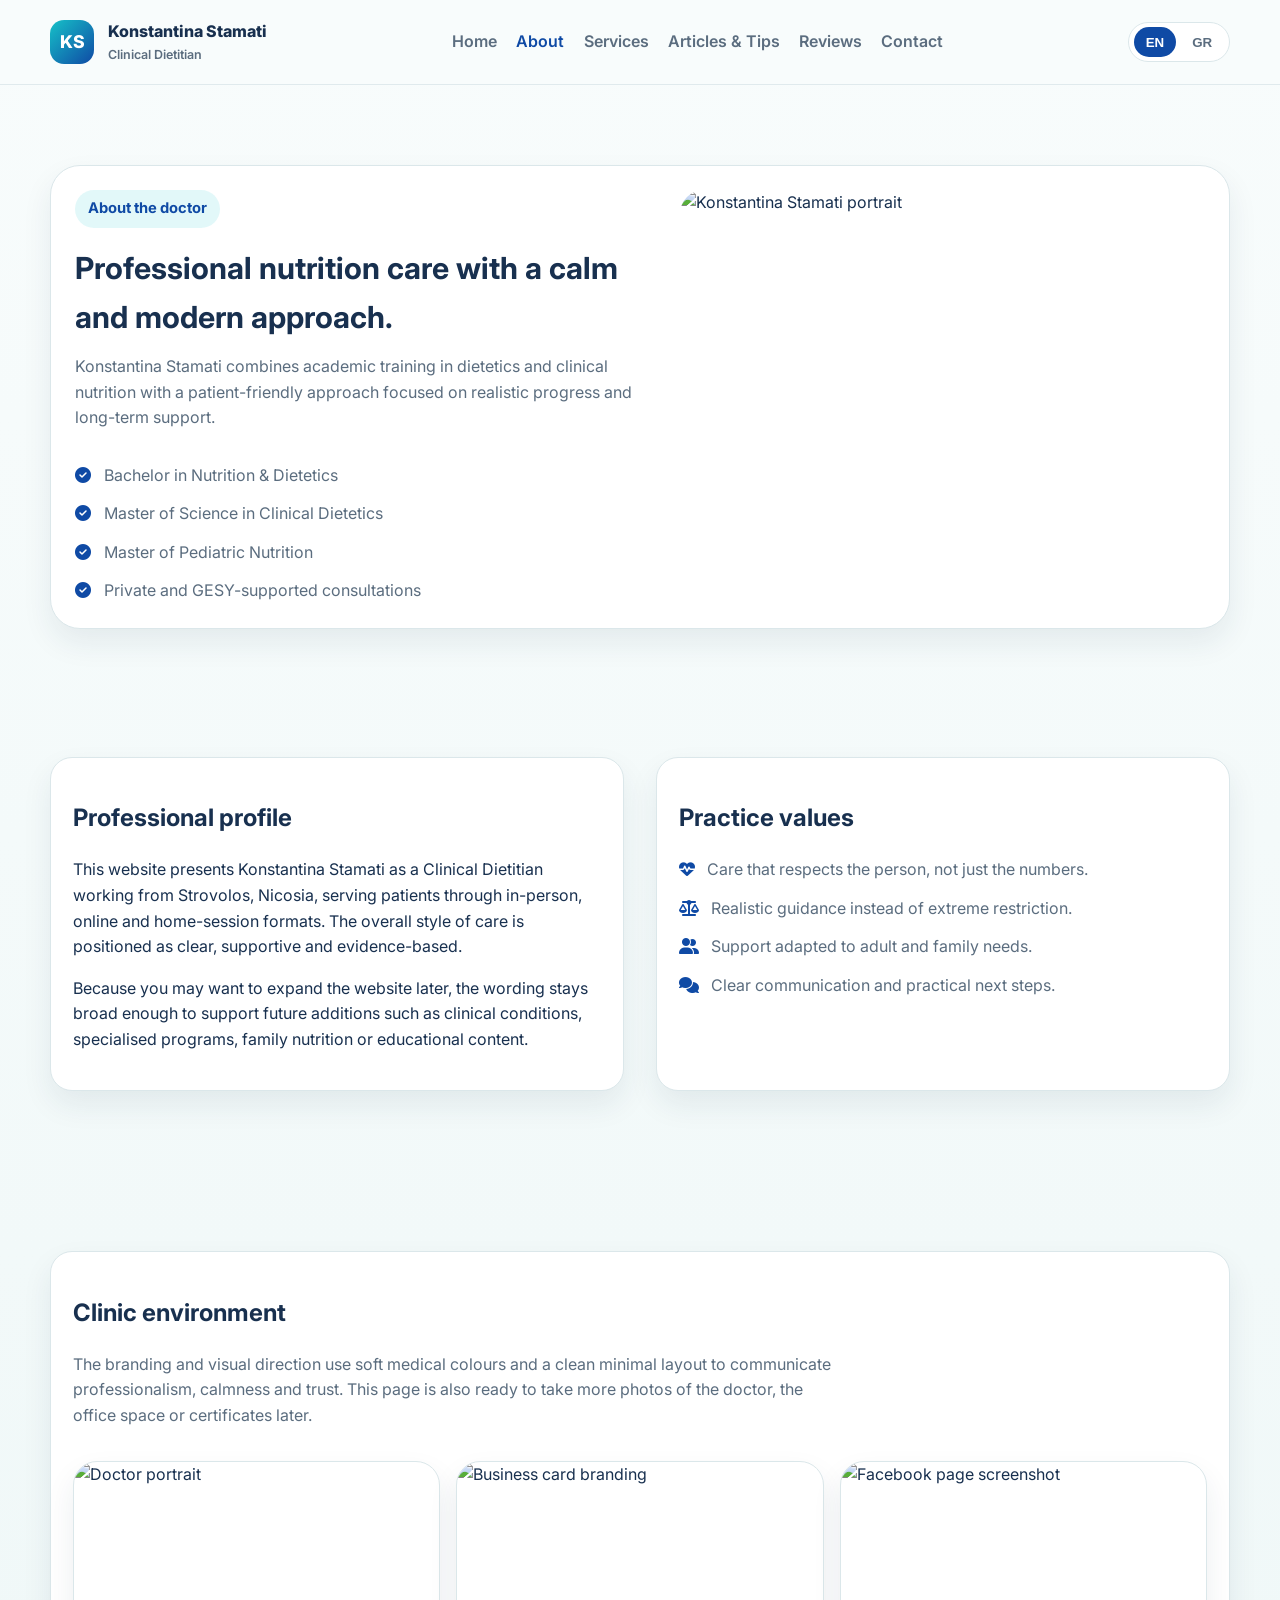
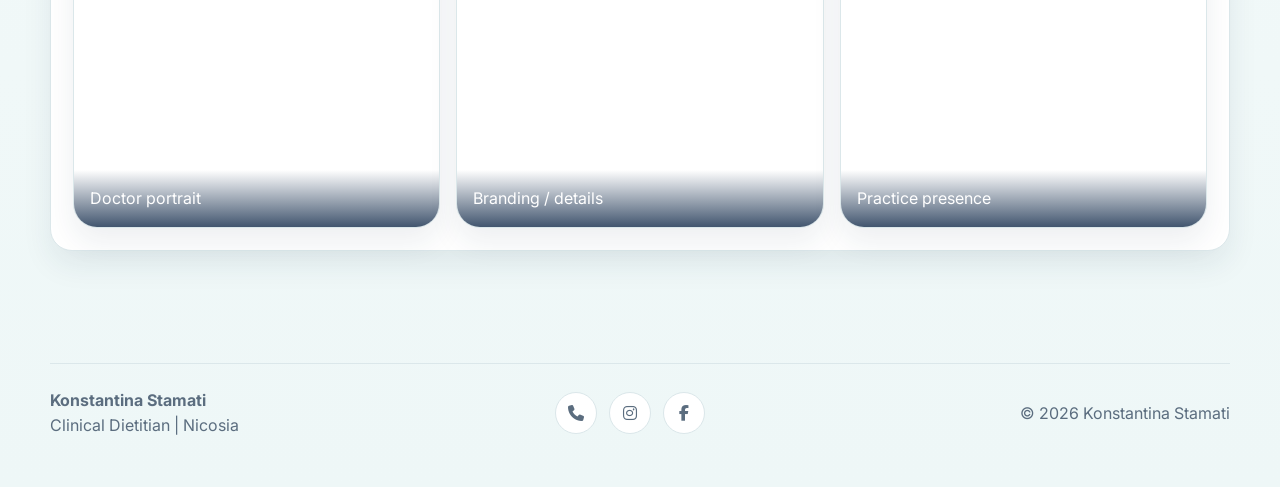
==== about.html @ a797d0fd "Add files via upload" ====
<!DOCTYPE html>
<html lang="en">
<head>
  <meta charset="UTF-8">
  <meta name="viewport" content="width=device-width, initial-scale=1.0">
  <title>About the Doctor | Konstantina Stamati</title>
  <link rel="preconnect" href="https://fonts.googleapis.com">
  <link rel="preconnect" href="https://fonts.gstatic.com" crossorigin>
  <link href="https://fonts.googleapis.com/css2?family=Inter:wght@400;500;600;700;800&display=swap" rel="stylesheet">
  <link rel="stylesheet" href="https://cdnjs.cloudflare.com/ajax/libs/font-awesome/6.5.2/css/all.min.css">
  <link rel="stylesheet" href="style.css">
</head>
<body>
<header class="topbar">
  <div class="container nav">
    <a class="brand" href="index.html"><span class="brand-mark">KS</span><span>Konstantina Stamati<small data-en="Clinical Dietitian" data-el="Κλινική Διαιτολόγος">Clinical Dietitian</small></span></a>
    <nav class="nav-links">
      <a href="index.html" data-en="Home" data-el="Αρχική">Home</a>
      <a class="active" href="about.html" data-en="About" data-el="Σχετικά">About</a>
      <a href="services.html" data-en="Services" data-el="Υπηρεσίες">Services</a>
      <a href="articles.html" data-en="Articles & Tips" data-el="Άρθρα & Συμβουλές">Articles & Tips</a>
      <a href="reviews.html" data-en="Reviews" data-el="Αξιολογήσεις">Reviews</a>
      <a href="contact.html" data-en="Contact" data-el="Επικοινωνία">Contact</a>
    </nav>
    <div class="nav-actions">
      <div class="lang-toggle"><button class="active" data-lang="en">EN</button><button data-lang="el">GR</button></div>
      <button class="btn btn-secondary mobile-toggle"><i class="fa-solid fa-bars"></i></button>
    </div>
  </div>
</header>

<main>
  <section class="page-hero">
    <div class="container hero-card">
      <div>
        <span class="eyebrow" data-en="About the doctor" data-el="Σχετικά με τη γιατρό">About the doctor</span>
        <h1 class="section-title" data-en="Professional nutrition care with a calm and modern approach." data-el="Επαγγελματική διατροφική φροντίδα με ήρεμη και σύγχρονη προσέγγιση.">Professional nutrition care with a calm and modern approach.</h1>
        <p class="section-subtitle" data-en="Konstantina Stamati combines academic training in dietetics and clinical nutrition with a patient-friendly approach focused on realistic progress and long-term support." data-el="Η Κωνσταντίνα Σταμάτη συνδυάζει ακαδημαϊκή κατάρτιση στη διαιτολογία και την κλινική διατροφή με μια φιλική προς τον ασθενή προσέγγιση που εστιάζει στη ρεαλιστική πρόοδο και τη μακροπρόθεσμη υποστήριξη.">Konstantina Stamati combines academic training in dietetics and clinical nutrition with a patient-friendly approach focused on realistic progress and long-term support.</p>
        <div class="feature-list">
          <div><i class="fa-solid fa-circle-check"></i><span data-en="Bachelor in Nutrition & Dietetics" data-el="Bachelor in Nutrition & Dietetics">Bachelor in Nutrition & Dietetics</span></div>
          <div><i class="fa-solid fa-circle-check"></i><span data-en="Master of Science in Clinical Dietetics" data-el="Master of Science in Clinical Dietetics">Master of Science in Clinical Dietetics</span></div>
          <div><i class="fa-solid fa-circle-check"></i><span data-en="Master of Pediatric Nutrition" data-el="Master of Pediatric Nutrition">Master of Pediatric Nutrition</span></div>
          <div><i class="fa-solid fa-circle-check"></i><span data-en="Private and GESY-supported consultations" data-el="Ιδιωτικές συνεδρίες και μέσω ΓΕΣΥ">Private and GESY-supported consultations</span></div>
        </div>
      </div>
      <img src="images/doctor.jpg" alt="Konstantina Stamati portrait">
    </div>
  </section>

  <section class="section">
    <div class="container grid-2">
      <div class="card">
        <h2 data-en="Professional profile" data-el="Επαγγελματικό προφίλ">Professional profile</h2>
        <p data-en="This website presents Konstantina Stamati as a Clinical Dietitian working from Strovolos, Nicosia, serving patients through in-person, online and home-session formats. The overall style of care is positioned as clear, supportive and evidence-based." data-el="Η ιστοσελίδα παρουσιάζει την Κωνσταντίνα Σταμάτη ως Κλινική Διαιτολόγο με έδρα τον Στρόβολο, Λευκωσία, εξυπηρετώντας ασθενείς με συνεδρίες στο ιατρείο, online και κατ’ οίκον. Η συνολική προσέγγιση φροντίδας τοποθετείται ως ξεκάθαρη, υποστηρικτική και τεκμηριωμένη.">This website presents Konstantina Stamati as a Clinical Dietitian working from Strovolos, Nicosia, serving patients through in-person, online and home-session formats. The overall style of care is positioned as clear, supportive and evidence-based.</p>
        <p data-en="Because you may want to expand the website later, the wording stays broad enough to support future additions such as clinical conditions, specialised programs, family nutrition or educational content." data-el="Επειδή μπορεί να θελήσετε να επεκτείνετε την ιστοσελίδα αργότερα, το κείμενο παραμένει αρκετά ευρύ ώστε να υποστηρίξει μελλοντικές προσθήκες όπως κλινικές παθήσεις, εξειδικευμένα προγράμματα, οικογενειακή διατροφή ή εκπαιδευτικό περιεχόμενο.">Because you may want to expand the website later, the wording stays broad enough to support future additions such as clinical conditions, specialised programs, family nutrition or educational content.</p>
      </div>
      <div class="card">
        <h2 data-en="Practice values" data-el="Αρχές του ιατρείου">Practice values</h2>
        <div class="feature-list">
          <div><i class="fa-solid fa-heart-pulse"></i><span data-en="Care that respects the person, not just the numbers." data-el="Φροντίδα που σέβεται τον άνθρωπο, όχι μόνο τους αριθμούς.">Care that respects the person, not just the numbers.</span></div>
          <div><i class="fa-solid fa-scale-balanced"></i><span data-en="Realistic guidance instead of extreme restriction." data-el="Ρεαλιστική καθοδήγηση αντί για ακραίους περιορισμούς.">Realistic guidance instead of extreme restriction.</span></div>
          <div><i class="fa-solid fa-user-group"></i><span data-en="Support adapted to adult and family needs." data-el="Υποστήριξη προσαρμοσμένη στις ανάγκες ενηλίκων και οικογενειών.">Support adapted to adult and family needs.</span></div>
          <div><i class="fa-solid fa-comments"></i><span data-en="Clear communication and practical next steps." data-el="Καθαρή επικοινωνία και πρακτικά επόμενα βήματα.">Clear communication and practical next steps.</span></div>
        </div>
      </div>
    </div>
  </section>

  <section class="section">
    <div class="container card">
      <h2 data-en="Clinic environment" data-el="Περιβάλλον ιατρείου">Clinic environment</h2>
      <p class="section-subtitle" data-en="The branding and visual direction use soft medical colours and a clean minimal layout to communicate professionalism, calmness and trust. This page is also ready to take more photos of the doctor, the office space or certificates later." data-el="Το branding και η οπτική κατεύθυνση χρησιμοποιούν απαλές ιατρικές αποχρώσεις και καθαρό minimal σχεδιασμό ώστε να αποπνέουν επαγγελματισμό, ηρεμία και εμπιστοσύνη. Η σελίδα είναι επίσης έτοιμη να δεχτεί αργότερα περισσότερες φωτογραφίες της γιατρού, του χώρου ή πιστοποιητικών.">The branding and visual direction use soft medical colours and a clean minimal layout to communicate professionalism, calmness and trust. This page is also ready to take more photos of the doctor, the office space or certificates later.</p>
      <div class="gallery-grid">
        <div class="gallery-card" data-lightbox="images/doctor.jpg"><img src="images/doctor.jpg" alt="Doctor portrait"><div class="overlay" data-en="Doctor portrait" data-el="Φωτογραφία γιατρού">Doctor portrait</div></div>
        <div class="gallery-card" data-lightbox="images/business-card.jpg"><img src="images/business-card.jpg" alt="Business card branding"><div class="overlay" data-en="Branding / details" data-el="Branding / στοιχεία">Branding / details</div></div>
        <div class="gallery-card" data-lightbox="images/facebook-page.png"><img src="images/facebook-page.png" alt="Facebook page screenshot"><div class="overlay" data-en="Practice presence" data-el="Παρουσία ιατρείου">Practice presence</div></div>
      </div>
    </div>
  </section>
</main>

<footer class="footer"><div class="container footer-grid"><div><strong>Konstantina Stamati</strong><br><span data-en="Clinical Dietitian | Nicosia" data-el="Κλινική Διαιτολόγος | Λευκωσία">Clinical Dietitian | Nicosia</span></div><div class="socials"><a href="tel:+35796031046"><i class="fa-solid fa-phone"></i></a><a href="https://www.instagram.com/stamatik.clinical_dietitian/" target="_blank" rel="noopener"><i class="fa-brands fa-instagram"></i></a><a href="https://www.facebook.com/p/Konstantina-Stamati-Clinical-Dietitian-100085913465135/?locale=el_GR" target="_blank" rel="noopener"><i class="fa-brands fa-facebook-f"></i></a></div><div>© <span id="year"></span> Konstantina Stamati</div></div></footer>

<div class="lightbox"><div class="lightbox-content"><button class="lightbox-close"><i class="fa-solid fa-xmark"></i></button><img src="" alt="Expanded image"></div></div>
<script src="script.js"></script>
</body>
</html>
---- style.css ----
:root {
  --bg: #f7fbfb;
  --surface: #ffffff;
  --surface-2: #eef7f7;
  --text: #18304f;
  --muted: #5b6d7f;
  --primary: #16c1c8;
  --primary-dark: #0f4aa5;
  --border: #dbe7ea;
  --shadow: 0 14px 30px rgba(24, 48, 79, 0.08);
  --radius: 22px;
  --container: 1180px;
}

* { box-sizing: border-box; }
html { scroll-behavior: smooth; }
body {
  margin: 0;
  font-family: Inter, Arial, sans-serif;
  background: linear-gradient(180deg, #f8fcfc 0%, #eef7f7 100%);
  color: var(--text);
  line-height: 1.6;
}
img { max-width: 100%; display: block; }
a { color: inherit; text-decoration: none; }
.container { width: min(var(--container), calc(100% - 2rem)); margin: 0 auto; }
.section { padding: 5rem 0; }
.section-title { font-size: clamp(1.9rem, 2vw, 2.6rem); margin: 0 0 .8rem; }
.section-subtitle { color: var(--muted); max-width: 760px; margin: 0 0 2rem; }
.eyebrow {
  display: inline-flex; align-items: center; gap: .5rem; padding: .45rem .8rem;
  border-radius: 999px; background: rgba(22,193,200,.12); color: var(--primary-dark);
  font-weight: 700; font-size: .92rem; margin-bottom: 1rem;
}
.btn {
  display: inline-flex; align-items: center; justify-content: center; gap: .6rem;
  padding: .95rem 1.25rem; border-radius: 14px; font-weight: 700;
  border: 1px solid transparent; transition: .2s ease; cursor: pointer;
}
.btn-primary { background: linear-gradient(135deg, var(--primary-dark), var(--primary)); color: #fff; box-shadow: var(--shadow); }
.btn-primary:hover { transform: translateY(-1px); }
.btn-secondary { background: #fff; border-color: var(--border); color: var(--text); }
.btn-secondary:hover { border-color: var(--primary); }
.btn-outline { background: transparent; border: 1px solid rgba(255,255,255,.35); color: #fff; }
.topbar {
  position: sticky; top: 0; z-index: 1000; backdrop-filter: blur(14px);
  background: rgba(248,252,252,.86); border-bottom: 1px solid rgba(219,231,234,.8);
}
.nav {
  display: flex; align-items: center; justify-content: space-between; gap: 1rem; min-height: 84px;
}
.brand { display: flex; align-items: center; gap: .9rem; font-weight: 800; }
.brand-mark {
  width: 44px; height: 44px; border-radius: 14px; background: linear-gradient(135deg, var(--primary), var(--primary-dark));
  color: #fff; display: grid; place-items: center; font-weight: 800; font-size: 1.1rem;
}
.brand small { display: block; color: var(--muted); font-weight: 600; font-size: .78rem; }
.nav-links { display: flex; align-items: center; gap: 1.2rem; flex-wrap: wrap; }
.nav-links a { color: var(--muted); font-weight: 600; }
.nav-links a:hover, .nav-links a.active { color: var(--primary-dark); }
.nav-actions { display: flex; align-items: center; gap: .8rem; }
.lang-toggle {
  border: 1px solid var(--border); background: #fff; border-radius: 999px; padding: .3rem; display: inline-flex; gap: .25rem;
}
.lang-toggle button {
  border: 0; background: transparent; padding: .45rem .75rem; border-radius: 999px; font-weight: 700; color: var(--muted); cursor: pointer;
}
.lang-toggle button.active { background: var(--primary-dark); color: #fff; }
.mobile-toggle { display: none; }
.hero {
  position: relative; overflow: hidden;
  background: radial-gradient(circle at top right, rgba(22,193,200,.18), transparent 32%),
              radial-gradient(circle at top left, rgba(15,74,165,.10), transparent 28%);
}
.hero-grid {
  display: grid; grid-template-columns: 1.15fr .85fr; gap: 2rem; align-items: center; min-height: calc(100vh - 84px); padding: 4rem 0;
}
.hero h1 { font-size: clamp(2.4rem, 5vw, 4.7rem); line-height: 1.04; margin: 0 0 1rem; }
.hero p { color: var(--muted); font-size: 1.08rem; max-width: 650px; }
.hero-actions { display: flex; gap: 1rem; flex-wrap: wrap; margin-top: 1.8rem; }
.hero-stats {
  display: grid; grid-template-columns: repeat(3, 1fr); gap: 1rem; margin-top: 2rem;
}
.stat-card {
  background: rgba(255,255,255,.7); border: 1px solid rgba(219,231,234,.85); border-radius: 18px; padding: 1rem; box-shadow: var(--shadow);
}
.stat-card strong { font-size: 1.5rem; display: block; }
.hero-visual {
  position: relative; padding: 1rem;
}
.hero-photo {
  border-radius: 28px; overflow: hidden; box-shadow: 0 30px 60px rgba(24, 48, 79, .16); border: 1px solid rgba(255,255,255,.6);
}
.floating-card {
  position: absolute; right: -1rem; bottom: 1.7rem; width: min(300px, 78%);
  background: rgba(255,255,255,.94); border-radius: 22px; padding: 1rem; box-shadow: var(--shadow); border: 1px solid var(--border);
}
.floating-card h3 { margin: 0 0 .4rem; font-size: 1.05rem; }
.floating-card p { margin: 0; color: var(--muted); font-size: .95rem; }
.grid-2 { display: grid; grid-template-columns: repeat(2, minmax(0, 1fr)); gap: 2rem; }
.grid-3 { display: grid; grid-template-columns: repeat(3, minmax(0, 1fr)); gap: 1.4rem; }
.card {
  background: var(--surface); border: 1px solid var(--border); border-radius: var(--radius); padding: 1.35rem; box-shadow: var(--shadow);
}
.card h3, .card h4 { margin-top: 0; }
.info-list { display: grid; gap: 1rem; }
.info-row { display: flex; gap: 1rem; align-items: flex-start; }
.info-row i, .service-icon, .contact-icon {
  width: 46px; height: 46px; border-radius: 14px; display: grid; place-items: center; flex: 0 0 46px;
  background: linear-gradient(135deg, rgba(15,74,165,.12), rgba(22,193,200,.14)); color: var(--primary-dark);
}
.service-card h3 { margin-bottom: .5rem; }
.service-card p { color: var(--muted); }
.service-list { padding-left: 1rem; margin: .9rem 0 0; color: var(--muted); }
.highlight-panel {
  background: linear-gradient(135deg, var(--primary-dark), #1b5fb9 60%, var(--primary)); color: #fff; padding: 2rem; border-radius: 28px; box-shadow: var(--shadow);
}
.highlight-panel p { color: rgba(255,255,255,.86); }
.badges { display: flex; gap: .75rem; flex-wrap: wrap; margin-top: 1rem; }
.badge {
  padding: .65rem .85rem; border-radius: 999px; background: rgba(255,255,255,.14); border: 1px solid rgba(255,255,255,.18); font-weight: 600;
}
.gallery-grid {
  display: grid; grid-template-columns: repeat(3, minmax(0, 1fr)); gap: 1rem;
}
.gallery-card {
  position: relative; overflow: hidden; border-radius: 24px; aspect-ratio: 1/1; background: var(--surface);
  border: 1px solid var(--border); box-shadow: var(--shadow); cursor: pointer;
}
.gallery-card img { width: 100%; height: 100%; object-fit: cover; transition: transform .25s ease; }
.gallery-card:hover img { transform: scale(1.03); }
.gallery-card .overlay {
  position: absolute; inset: auto 0 0 0; padding: 1rem; background: linear-gradient(180deg, transparent, rgba(24,48,79,.82)); color: #fff;
}
.review-grid { display: grid; grid-template-columns: repeat(3, minmax(0, 1fr)); gap: 1rem; }
.review-card { background: #fff; border-radius: 24px; padding: 1.35rem; border: 1px solid var(--border); box-shadow: var(--shadow); }
.stars { color: #ffb400; letter-spacing: .1rem; }
.review-note { color: var(--muted); font-size: .95rem; }
.contact-grid { display: grid; grid-template-columns: .95fr 1.05fr; gap: 1.5rem; }
.contact-list { display: grid; gap: 1rem; }
.contact-link { display: flex; gap: 1rem; align-items: center; background: #fff; border: 1px solid var(--border); border-radius: 20px; padding: 1rem; box-shadow: var(--shadow); }
.map-card iframe { width: 100%; min-height: 420px; border: 0; border-radius: 24px; }
.hours-list { display: grid; gap: .6rem; margin-top: 1rem; }
.hours-row { display: flex; justify-content: space-between; gap: 1rem; padding-bottom: .6rem; border-bottom: 1px dashed var(--border); color: var(--muted); }
.cta-strip {
  padding: 2rem; border-radius: 30px; background: linear-gradient(135deg, rgba(15,74,165,.08), rgba(22,193,200,.10));
  display: flex; justify-content: space-between; align-items: center; gap: 1rem; border: 1px solid var(--border);
}
.footer {
  padding: 2rem 0 3rem; color: var(--muted);
}
.footer-grid {
  display: flex; justify-content: space-between; gap: 1rem; align-items: center; flex-wrap: wrap; border-top: 1px solid var(--border); padding-top: 1.5rem;
}
.socials { display: flex; gap: .75rem; }
.socials a {
  width: 42px; height: 42px; border-radius: 50%; display: grid; place-items: center; border: 1px solid var(--border); background: #fff;
}
.page-hero { padding: 5rem 0 3rem; }
.page-hero .hero-card {
  display: grid; grid-template-columns: 1.05fr .95fr; gap: 1.5rem; align-items: center; background: #fff; border: 1px solid var(--border);
  border-radius: 30px; padding: 1.5rem; box-shadow: var(--shadow);
}
.page-hero img { border-radius: 24px; height: 100%; object-fit: cover; }
.feature-list { display: grid; gap: .8rem; color: var(--muted); }
.feature-list div { display: flex; gap: .8rem; align-items: start; }
.feature-list i { color: var(--primary-dark); margin-top: .25rem; }
.lightbox {
  position: fixed; inset: 0; background: rgba(13, 20, 33, .84); display: none; align-items: center; justify-content: center; z-index: 2000; padding: 1.2rem;
}
.lightbox.open { display: flex; }
.lightbox-content { max-width: min(960px, 100%); max-height: 90vh; position: relative; }
.lightbox-content img { max-height: 90vh; border-radius: 20px; }
.lightbox-close {
  position: absolute; top: -14px; right: -14px; width: 42px; height: 42px; border-radius: 50%; border: 0; background: #fff; cursor: pointer; font-size: 1.1rem;
}
.notice {
  background: rgba(15,74,165,.06); border: 1px solid rgba(15,74,165,.14); border-radius: 18px; padding: 1rem; color: var(--muted);
}
@media (max-width: 1000px) {
  .hero-grid, .grid-2, .contact-grid, .page-hero .hero-card, .grid-3, .review-grid, .gallery-grid { grid-template-columns: 1fr; }
  .floating-card { position: static; width: 100%; margin-top: 1rem; }
  .hero-stats { grid-template-columns: 1fr; }
  .map-card iframe { min-height: 320px; }
}
@media (max-width: 860px) {
  .mobile-toggle { display: inline-flex; }
  .nav-links {
    position: fixed; inset: 84px 1rem auto 1rem; background: rgba(255,255,255,.98); border: 1px solid var(--border); border-radius: 24px;
    padding: 1rem; box-shadow: var(--shadow); display: none; flex-direction: column; align-items: flex-start;
  }
  .nav-links.open { display: flex; }
}
@media (max-width: 640px) {
  .section { padding: 4rem 0; }
  .cta-strip, .footer-grid { flex-direction: column; align-items: flex-start; }
  .nav { min-height: 76px; }
  .page-hero { padding-top: 3.5rem; }
}
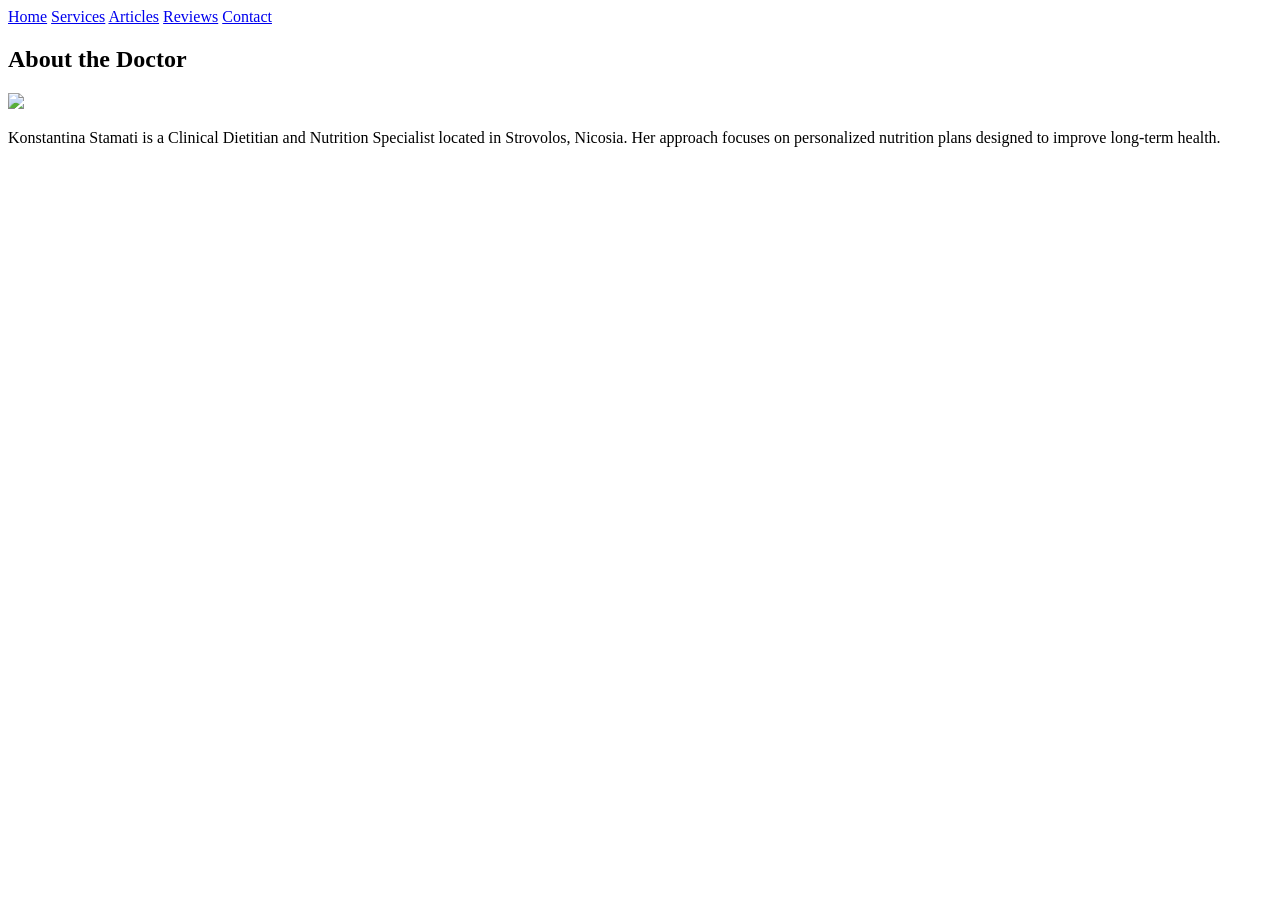
==== commit 6619ad05: "Add files via upload" ====
--- a/about.html
+++ b/about.html
@@ -1,87 +1,29 @@
+
 <!DOCTYPE html>
-<html lang="en">
+<html>
 <head>
-  <meta charset="UTF-8">
-  <meta name="viewport" content="width=device-width, initial-scale=1.0">
-  <title>About the Doctor | Konstantina Stamati</title>
-  <link rel="preconnect" href="https://fonts.googleapis.com">
-  <link rel="preconnect" href="https://fonts.gstatic.com" crossorigin>
-  <link href="https://fonts.googleapis.com/css2?family=Inter:wght@400;500;600;700;800&display=swap" rel="stylesheet">
-  <link rel="stylesheet" href="https://cdnjs.cloudflare.com/ajax/libs/font-awesome/6.5.2/css/all.min.css">
-  <link rel="stylesheet" href="style.css">
+<meta charset="UTF-8">
+<title>About</title>
+<link rel="stylesheet" href="css/style.css">
 </head>
 <body>
-<header class="topbar">
-  <div class="container nav">
-    <a class="brand" href="index.html"><span class="brand-mark">KS</span><span>Konstantina Stamati<small data-en="Clinical Dietitian" data-el="Κλινική Διαιτολόγος">Clinical Dietitian</small></span></a>
-    <nav class="nav-links">
-      <a href="index.html" data-en="Home" data-el="Αρχική">Home</a>
-      <a class="active" href="about.html" data-en="About" data-el="Σχετικά">About</a>
-      <a href="services.html" data-en="Services" data-el="Υπηρεσίες">Services</a>
-      <a href="articles.html" data-en="Articles & Tips" data-el="Άρθρα & Συμβουλές">Articles & Tips</a>
-      <a href="reviews.html" data-en="Reviews" data-el="Αξιολογήσεις">Reviews</a>
-      <a href="contact.html" data-en="Contact" data-el="Επικοινωνία">Contact</a>
-    </nav>
-    <div class="nav-actions">
-      <div class="lang-toggle"><button class="active" data-lang="en">EN</button><button data-lang="el">GR</button></div>
-      <button class="btn btn-secondary mobile-toggle"><i class="fa-solid fa-bars"></i></button>
-    </div>
-  </div>
+
+<header>
+<a href="index.html">Home</a>
+<a href="services.html">Services</a>
+<a href="articles.html">Articles</a>
+<a href="reviews.html">Reviews</a>
+<a href="contact.html">Contact</a>
 </header>
 
-<main>
-  <section class="page-hero">
-    <div class="container hero-card">
-      <div>
-        <span class="eyebrow" data-en="About the doctor" data-el="Σχετικά με τη γιατρό">About the doctor</span>
-        <h1 class="section-title" data-en="Professional nutrition care with a calm and modern approach." data-el="Επαγγελματική διατροφική φροντίδα με ήρεμη και σύγχρονη προσέγγιση.">Professional nutrition care with a calm and modern approach.</h1>
-        <p class="section-subtitle" data-en="Konstantina Stamati combines academic training in dietetics and clinical nutrition with a patient-friendly approach focused on realistic progress and long-term support." data-el="Η Κωνσταντίνα Σταμάτη συνδυάζει ακαδημαϊκή κατάρτιση στη διαιτολογία και την κλινική διατροφή με μια φιλική προς τον ασθενή προσέγγιση που εστιάζει στη ρεαλιστική πρόοδο και τη μακροπρόθεσμη υποστήριξη.">Konstantina Stamati combines academic training in dietetics and clinical nutrition with a patient-friendly approach focused on realistic progress and long-term support.</p>
-        <div class="feature-list">
-          <div><i class="fa-solid fa-circle-check"></i><span data-en="Bachelor in Nutrition & Dietetics" data-el="Bachelor in Nutrition & Dietetics">Bachelor in Nutrition & Dietetics</span></div>
-          <div><i class="fa-solid fa-circle-check"></i><span data-en="Master of Science in Clinical Dietetics" data-el="Master of Science in Clinical Dietetics">Master of Science in Clinical Dietetics</span></div>
-          <div><i class="fa-solid fa-circle-check"></i><span data-en="Master of Pediatric Nutrition" data-el="Master of Pediatric Nutrition">Master of Pediatric Nutrition</span></div>
-          <div><i class="fa-solid fa-circle-check"></i><span data-en="Private and GESY-supported consultations" data-el="Ιδιωτικές συνεδρίες και μέσω ΓΕΣΥ">Private and GESY-supported consultations</span></div>
-        </div>
-      </div>
-      <img src="images/doctor.jpg" alt="Konstantina Stamati portrait">
-    </div>
-  </section>
+<section class="content">
+<h1>About the Doctor</h1>
+<img src="images/img2.png" class="doctor">
+<p>
+Konstantina Stamati is a Clinical Dietitian and Nutrition Specialist located in Strovolos, Nicosia.
+Her approach focuses on personalized nutrition plans designed to improve long‑term health.
+</p>
+</section>
 
-  <section class="section">
-    <div class="container grid-2">
-      <div class="card">
-        <h2 data-en="Professional profile" data-el="Επαγγελματικό προφίλ">Professional profile</h2>
-        <p data-en="This website presents Konstantina Stamati as a Clinical Dietitian working from Strovolos, Nicosia, serving patients through in-person, online and home-session formats. The overall style of care is positioned as clear, supportive and evidence-based." data-el="Η ιστοσελίδα παρουσιάζει την Κωνσταντίνα Σταμάτη ως Κλινική Διαιτολόγο με έδρα τον Στρόβολο, Λευκωσία, εξυπηρετώντας ασθενείς με συνεδρίες στο ιατρείο, online και κατ’ οίκον. Η συνολική προσέγγιση φροντίδας τοποθετείται ως ξεκάθαρη, υποστηρικτική και τεκμηριωμένη.">This website presents Konstantina Stamati as a Clinical Dietitian working from Strovolos, Nicosia, serving patients through in-person, online and home-session formats. The overall style of care is positioned as clear, supportive and evidence-based.</p>
-        <p data-en="Because you may want to expand the website later, the wording stays broad enough to support future additions such as clinical conditions, specialised programs, family nutrition or educational content." data-el="Επειδή μπορεί να θελήσετε να επεκτείνετε την ιστοσελίδα αργότερα, το κείμενο παραμένει αρκετά ευρύ ώστε να υποστηρίξει μελλοντικές προσθήκες όπως κλινικές παθήσεις, εξειδικευμένα προγράμματα, οικογενειακή διατροφή ή εκπαιδευτικό περιεχόμενο.">Because you may want to expand the website later, the wording stays broad enough to support future additions such as clinical conditions, specialised programs, family nutrition or educational content.</p>
-      </div>
-      <div class="card">
-        <h2 data-en="Practice values" data-el="Αρχές του ιατρείου">Practice values</h2>
-        <div class="feature-list">
-          <div><i class="fa-solid fa-heart-pulse"></i><span data-en="Care that respects the person, not just the numbers." data-el="Φροντίδα που σέβεται τον άνθρωπο, όχι μόνο τους αριθμούς.">Care that respects the person, not just the numbers.</span></div>
-          <div><i class="fa-solid fa-scale-balanced"></i><span data-en="Realistic guidance instead of extreme restriction." data-el="Ρεαλιστική καθοδήγηση αντί για ακραίους περιορισμούς.">Realistic guidance instead of extreme restriction.</span></div>
-          <div><i class="fa-solid fa-user-group"></i><span data-en="Support adapted to adult and family needs." data-el="Υποστήριξη προσαρμοσμένη στις ανάγκες ενηλίκων και οικογενειών.">Support adapted to adult and family needs.</span></div>
-          <div><i class="fa-solid fa-comments"></i><span data-en="Clear communication and practical next steps." data-el="Καθαρή επικοινωνία και πρακτικά επόμενα βήματα.">Clear communication and practical next steps.</span></div>
-        </div>
-      </div>
-    </div>
-  </section>
-
-  <section class="section">
-    <div class="container card">
-      <h2 data-en="Clinic environment" data-el="Περιβάλλον ιατρείου">Clinic environment</h2>
-      <p class="section-subtitle" data-en="The branding and visual direction use soft medical colours and a clean minimal layout to communicate professionalism, calmness and trust. This page is also ready to take more photos of the doctor, the office space or certificates later." data-el="Το branding και η οπτική κατεύθυνση χρησιμοποιούν απαλές ιατρικές αποχρώσεις και καθαρό minimal σχεδιασμό ώστε να αποπνέουν επαγγελματισμό, ηρεμία και εμπιστοσύνη. Η σελίδα είναι επίσης έτοιμη να δεχτεί αργότερα περισσότερες φωτογραφίες της γιατρού, του χώρου ή πιστοποιητικών.">The branding and visual direction use soft medical colours and a clean minimal layout to communicate professionalism, calmness and trust. This page is also ready to take more photos of the doctor, the office space or certificates later.</p>
-      <div class="gallery-grid">
-        <div class="gallery-card" data-lightbox="images/doctor.jpg"><img src="images/doctor.jpg" alt="Doctor portrait"><div class="overlay" data-en="Doctor portrait" data-el="Φωτογραφία γιατρού">Doctor portrait</div></div>
-        <div class="gallery-card" data-lightbox="images/business-card.jpg"><img src="images/business-card.jpg" alt="Business card branding"><div class="overlay" data-en="Branding / details" data-el="Branding / στοιχεία">Branding / details</div></div>
-        <div class="gallery-card" data-lightbox="images/facebook-page.png"><img src="images/facebook-page.png" alt="Facebook page screenshot"><div class="overlay" data-en="Practice presence" data-el="Παρουσία ιατρείου">Practice presence</div></div>
-      </div>
-    </div>
-  </section>
-</main>
-
-<footer class="footer"><div class="container footer-grid"><div><strong>Konstantina Stamati</strong><br><span data-en="Clinical Dietitian | Nicosia" data-el="Κλινική Διαιτολόγος | Λευκωσία">Clinical Dietitian | Nicosia</span></div><div class="socials"><a href="tel:+35796031046"><i class="fa-solid fa-phone"></i></a><a href="https://www.instagram.com/stamatik.clinical_dietitian/" target="_blank" rel="noopener"><i class="fa-brands fa-instagram"></i></a><a href="https://www.facebook.com/p/Konstantina-Stamati-Clinical-Dietitian-100085913465135/?locale=el_GR" target="_blank" rel="noopener"><i class="fa-brands fa-facebook-f"></i></a></div><div>© <span id="year"></span> Konstantina Stamati</div></div></footer>
-
-<div class="lightbox"><div class="lightbox-content"><button class="lightbox-close"><i class="fa-solid fa-xmark"></i></button><img src="" alt="Expanded image"></div></div>
-<script src="script.js"></script>
 </body>
 </html>
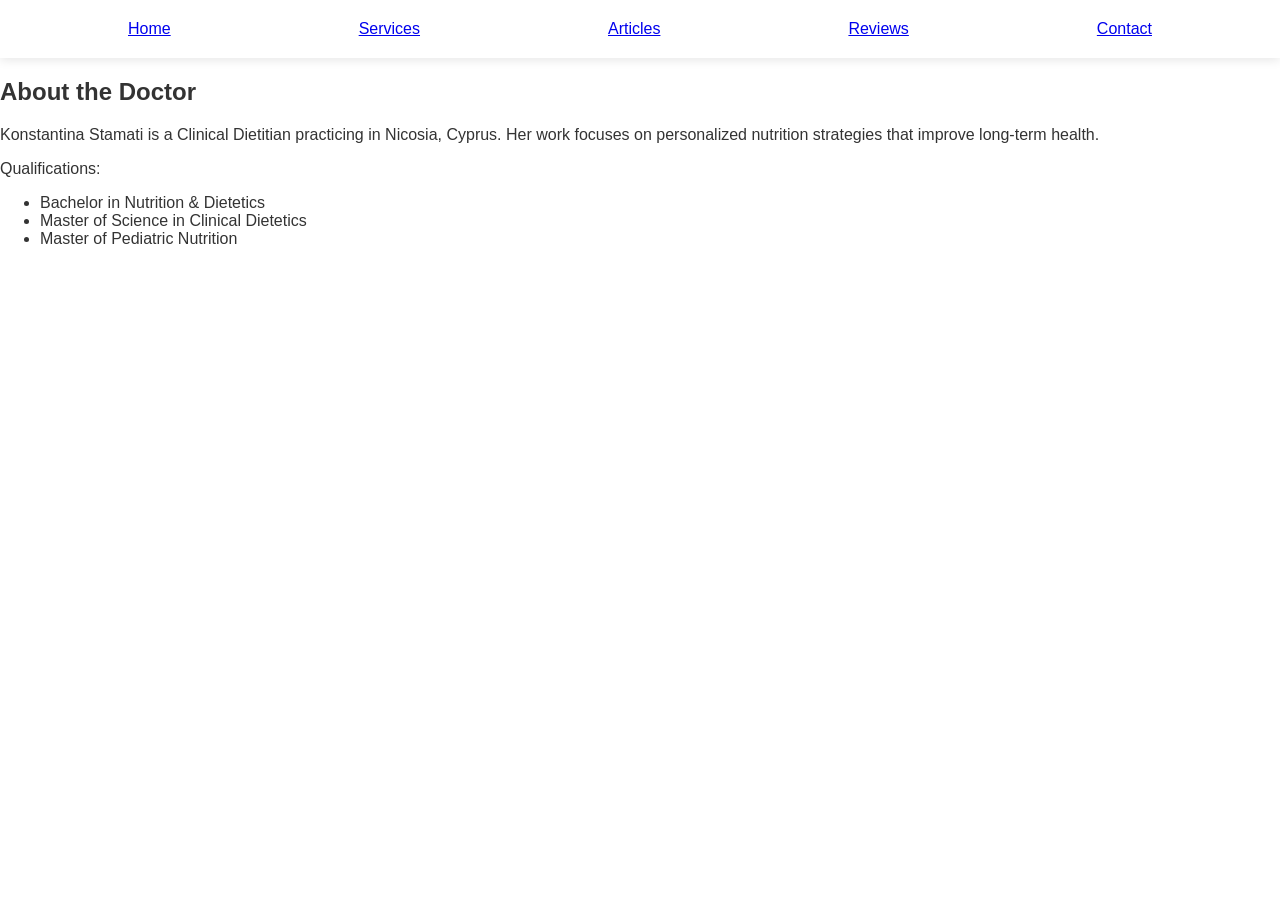
==== commit 1430520e: "Add files via upload" ====
--- a/about.html
+++ b/about.html
@@ -16,13 +16,23 @@
 <a href="contact.html">Contact</a>
 </header>
 
-<section class="content">
+<section class="page">
 <h1>About the Doctor</h1>
-<img src="images/img2.png" class="doctor">
+
 <p>
-Konstantina Stamati is a Clinical Dietitian and Nutrition Specialist located in Strovolos, Nicosia.
-Her approach focuses on personalized nutrition plans designed to improve long‑term health.
+Konstantina Stamati is a Clinical Dietitian practicing in Nicosia, Cyprus.
+Her work focuses on personalized nutrition strategies that improve long‑term health.
 </p>
+
+<p>
+Qualifications:
+<ul>
+<li>Bachelor in Nutrition & Dietetics</li>
+<li>Master of Science in Clinical Dietetics</li>
+<li>Master of Pediatric Nutrition</li>
+</ul>
+</p>
+
 </section>
 
 </body>
--- a/css/style.css
+++ b/css/style.css
@@ -0,0 +1,129 @@
+
+body{
+font-family:Arial;
+margin:0;
+color:#333;
+}
+
+header{
+display:flex;
+justify-content:space-between;
+align-items:center;
+padding:20px 10%;
+background:white;
+box-shadow:0 2px 10px rgba(0,0,0,0.1);
+}
+
+nav a{
+margin:0 12px;
+text-decoration:none;
+color:#2e7d32;
+font-weight:bold;
+}
+
+.hero{
+height:600px;
+background-size:cover;
+background-position:center;
+display:flex;
+align-items:center;
+justify-content:center;
+}
+
+.hero-overlay{
+background:rgba(0,0,0,0.45);
+padding:40px;
+text-align:center;
+color:white;
+border-radius:8px;
+}
+
+.hero h1{
+font-size:46px;
+}
+
+.container{
+max-width:1100px;
+margin:auto;
+padding:60px 20px;
+}
+
+.services{
+padding:80px 10%;
+background:#f5faf5;
+text-align:center;
+}
+
+.card-grid{
+display:flex;
+gap:30px;
+justify-content:center;
+flex-wrap:wrap;
+}
+
+.card{
+background:white;
+padding:30px;
+width:260px;
+border-radius:10px;
+box-shadow:0 10px 30px rgba(0,0,0,0.08);
+}
+
+.grid{
+display:grid;
+grid-template-columns:repeat(3,1fr);
+gap:20px;
+padding:40px;
+}
+
+.grid img{
+width:100%;
+border-radius:10px;
+}
+
+.conditions{
+padding:60px;
+text-align:center;
+}
+
+.conditions-list{
+list-style:none;
+padding:0;
+}
+
+.conditions-list li{
+margin:8px 0;
+}
+
+.review-card{
+background:#f5faf5;
+padding:20px;
+margin:15px;
+border-radius:8px;
+}
+
+.btn{
+background:#2e7d32;
+color:white;
+padding:12px 25px;
+border-radius:6px;
+text-decoration:none;
+display:inline-block;
+margin-top:10px;
+}
+
+.btn-outline{
+border:2px solid #2e7d32;
+padding:10px 22px;
+border-radius:6px;
+text-decoration:none;
+color:#2e7d32;
+}
+
+footer{
+background:#2e7d32;
+color:white;
+text-align:center;
+padding:20px;
+margin-top:60px;
+}
